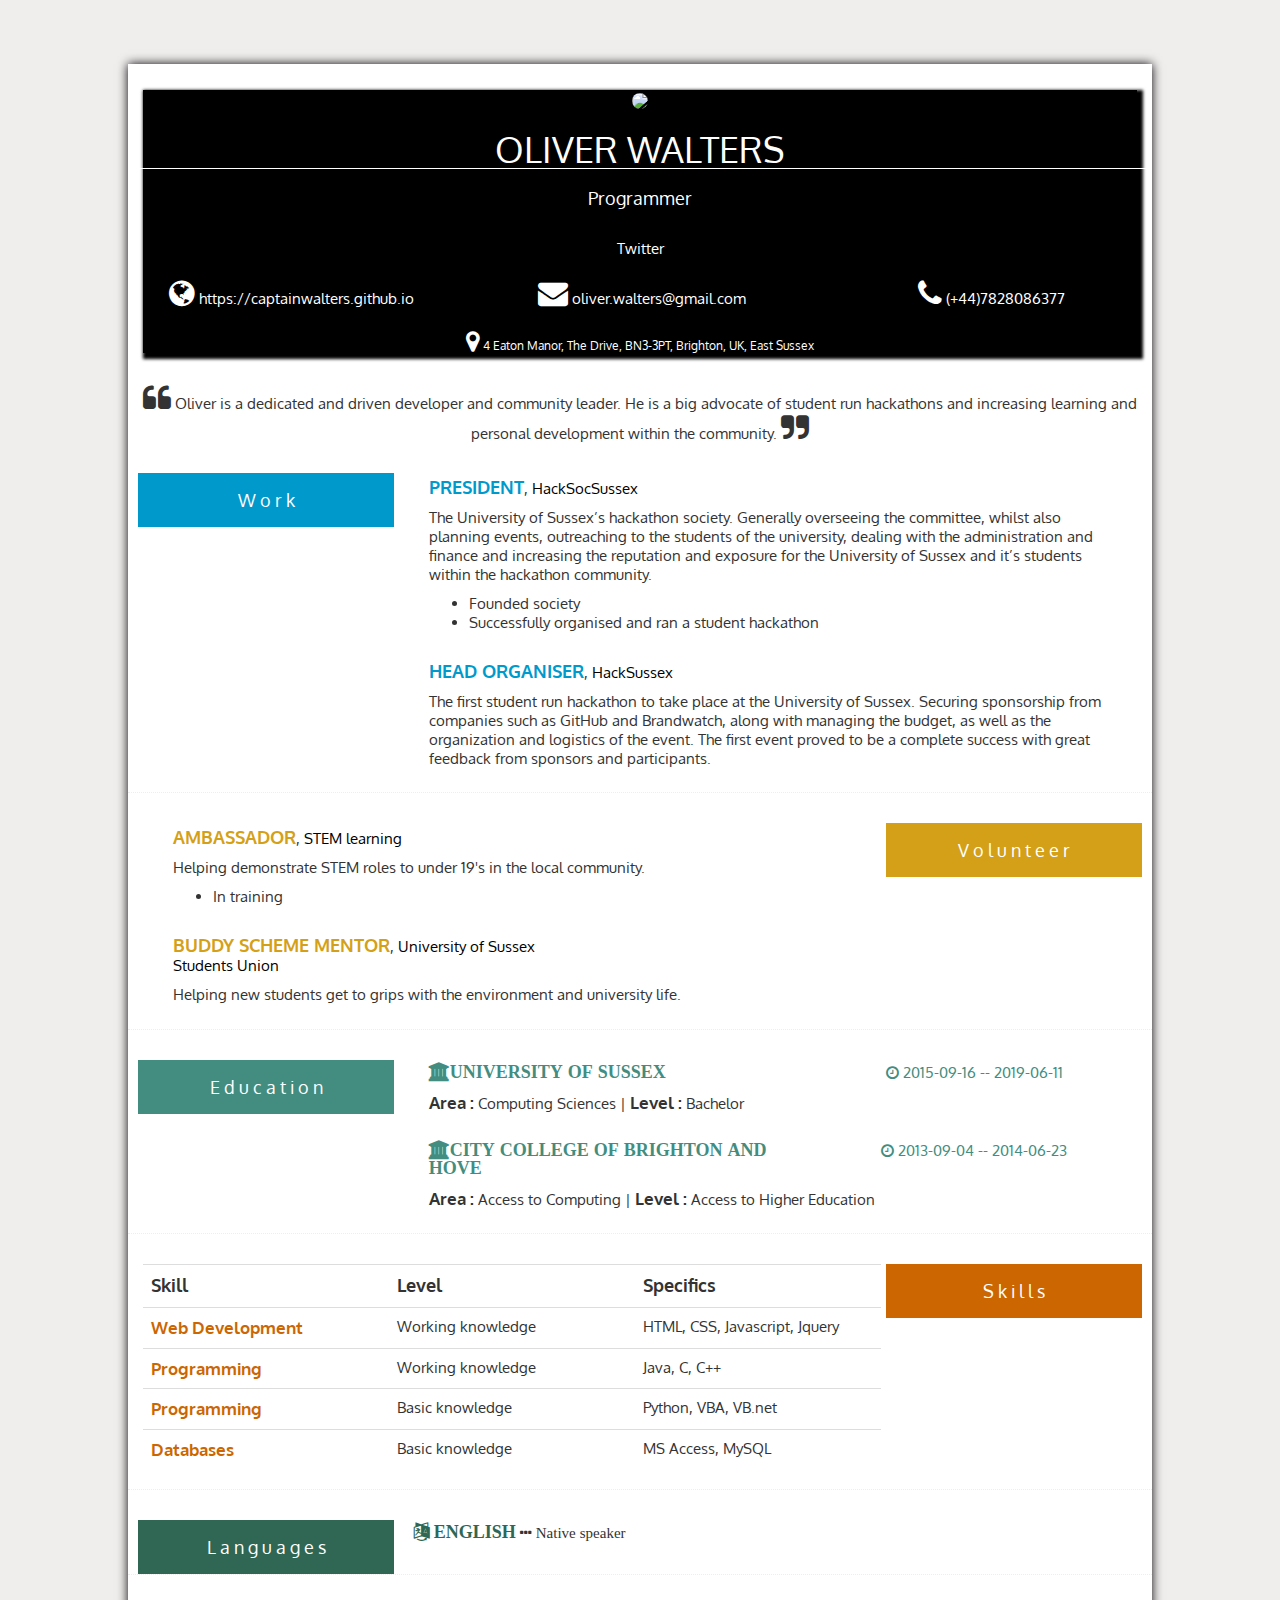
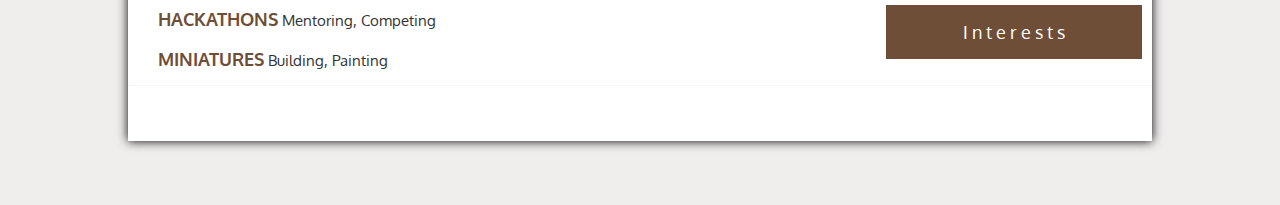
==== index.html @ 95228633 "tweaks" ====
<!doctype html>
<html>
<head>
<meta charset="utf-8">
<meta name="viewport" content="width=device-width, user-scalable=no, minimal-ui">
<title>Oliver Walters</title>
<link href="http://maxcdn.bootstrapcdn.com/font-awesome/4.2.0/css/font-awesome.min.css" rel="stylesheet">
<link href='http://fonts.googleapis.com/css?family=Oxygen:700,400,300' rel='stylesheet' type='text/css'>
<link rel="stylesheet" media="screen" href="https://maxcdn.bootstrapcdn.com/bootstrap/3.2.0/css/bootstrap.min.css">
<style media="screen">body{font:15px Oxygen,Arial,Helvetica,sans-serif;background-color:#F0EDED;}section{margin-bottom:2em;}img{border-radius:100px;}a{text-decoration:none;color:#000;}a:hover{text-transform:underline;color:#000;}.bold{font-size:1.1em;font-weight:bold;}#resume{background-color:#FFF;margin-left:10%;margin-right:10%;margin-top:5%;margin-bottom:5%;padding-top:2%;padding-bottom:2%;box-shadow:0px 0px 10px #000;-webkit-box-shadow:0px 0px 10px #000;-moz-box-shadow:0px 0px 10px #000;}#header{background-color:#000;color:#fff;text-align:center;box-shadow:3px 3px 3px 3px black;width:100%;left:0;}#header a{color:#fff;}#header ul li{list-style-type:none;display:inline-block;margin-left:0;}.contact{margin-top:2%;margin-left:-5%;}.location{margin-top:2%;font-size:0.8em;}#basics .summary{text-align:center;}.media{margin-top:2%;}.media-item{display:inline-block;}#work,#volunteer,#education,#awards,#publications,#skills,#languages,#interests{border-bottom:1px dotted #eee;}#work .section-info{font-size:1.2em;color:#FFF;background-color:#0099CC;border-radius:0;left:1%;right:1%;text-align:center;line-height:3em;}#volunteer .section-info{font-size:1.2em;color:#FFF;background-color:#D4A017;border-radius:0;right:1%;text-align:center;line-height:3em;}#education .section-info{font-size:1.2em;color:#FFF;background-color:#438D80;border-radius:0;left:1%;right:1%;text-align:center;line-height:3em;}#awards .section-info{font-size:1.2em;color:#FFF;background-color:#954535;border-radius:0;right:1%;text-align:center;line-height:3em;}#publications .section-info{font-size:1.2em;color:#FFF;background-color:#B2C248;border-radius:0;left:1%;right:1%;text-align:center;line-height:3em;}#skills .section-info{font-size:1.2em;color:#FFF;background-color:#CC6600;border-radius:0;right:1%;text-align:center;line-height:3em;}#languages .section-info{font-size:1.2em;color:#FFF;background-color:#306754;border-radius:0;left:1%;right:1%;text-align:center;line-height:3em;}#interests .section-info{font-size:1.2em;color:#FFF;background-color:#6F4E37;border-radius:0;right:1%;text-align:center;line-height:3em;}#references .section-info{font-size:1.2em;color:#FFF;background-color:#85BB65;border-radius:0;left:1%;right:1%;text-align:center;line-height:3em;}#work .work-item,#volunteer .volunteer-item,#education .education-item,#awards .award-item,#publications .pub-item,#languages .lang-item,#interests .interest-item,#references .ref-item{padding-left:2%;padding-bottom:2%;padding-top:0.2em;}#work .work-item:hover,#volunteer .volunteer-item:hover,#education .education-item:hover,#awards .award-item:hover,#publications .pub-item:hover,#languages .lang-item:hover,#interests .interest-item:hover,#references .ref-item:hover{background-color:#EEE;}#work .work-position,#volunteer .volunteer-position,#education .education-institution,#awards .award-title,#publications .pub-name,#languages .lang-name,#interests .interest-name{text-transform:uppercase;font-size:1.2em;font-weight:bold;}#work .work-position,#work .duration{color:#0099CC}#volunteer .volunteer-position,#volunteer .duration{color:#D4A017;}#education .education-institution,#education .duration{color:#438D80;}#awards .award-title,#awards .award-date{color:#954535;}#publications .pub-name,#publications .pub-date{color:#B2C248;}#languages .lang-name{color:#306754;}#interests .interest-name{color:#6F4E37;}#references .ref-text{word-wrap:break-word;}#references .ref-by{text-align:right;}#work .duration,#volunteer .duration,#education .duration,#awards .award-date,#publications .pub-date,#languages .lang-fluency,#interests .interest-keyword{font-size:1em;text-align:center;}#skills .skills-header th{font-size:1.2em;width:33%;}#skills .skills-rows td{width:33%;}#skills .skills-rows td:first-child{color:#CC6600;}.name{text-transform:uppercase;border-bottom:1px solid white;}.item{margin-bottom:1em;}.small-header{display:none;}@media all and (max-width: 768px) {#work .section-info,#volunteer .section-info,#education .section-info,#awards .section-info,#publications .section-info,#skills .section-info,#languages .section-info,#interests .section-info,#references .section-info{font-size:1.1em;right:0;left:0;}.small-header{display:block;}.big-header{display:none;}#work,#volunteer,#education,#awards,#publications,#languages,#skills,#interests,#references{font-size:0.7em;}.name{font-size:2em;}.media{font-size:0.8em;}#header .contact ul li{display:block;margin-right:10%;}}@media all and (min-width: 769px) and (max-width: 1093px) {#work .section-info,#volunteer .section-info,#education .section-info,#awards .section-info,#publications .section-info,#skills .section-info,#languages .section-info,#interests .section-info,#references .section-info{font-size:0.9em;}}</style>
<style media="print">body{font:15px Oxygen,Arial,Helvetica,sans-serif;}section{margin-bottom:2em;}img{border-radius:100px;}a{text-decoration:none;color:#000;}a:hover{text-transform:underline;color:#000;}.bold{font-size:1.1em;font-weight:bold;}#header{background-color:#000;color:#fff;text-align:center;box-shadow:3px 3px 3px 3px black;width:100%;left:0;}#header a{color:#fff;}#header ul li{list-style-type:none;display:inline-block;margin-left:0;}.contact{margin-top:2%;margin-left:-5%;}.location{margin-top:2%;font-size:0.8em;}#basics .summary{text-align:center;}.media{margin-top:2%;}.media-item{display:inline-block;}#work,#volunteer,#education,#awards,#publications,#skills,#languages,#interests{border-bottom:1px dotted #eee;}#work .section-info{font-size:2em;color:#FFF;background-color:#0099CC;border-radius:0;left:1%;right:1%;text-align:center;line-height:1em;}#volunteer .section-info{font-size:2em;color:#FFF;background-color:#D4A017;border-radius:0;right:1%;text-align:center;line-height:1em;}#education .section-info{font-size:2em;color:#FFF;background-color:#438D80;border-radius:0;left:1%;right:1%;text-align:center;line-height:1em;}#awards .section-info{font-size:2em;color:#FFF;background-color:#954535;border-radius:0;right:1%;text-align:center;line-height:1em;}#publications .section-info{font-size:2em;color:#FFF;background-color:#B2C248;border-radius:0;left:1%;right:1%;text-align:center;line-height:1em;}#skills .section-info{font-size:2em;color:#FFF;background-color:#CC6600;border-radius:0;right:1%;text-align:center;line-height:1em;}#languages .section-info{font-size:2em;color:#FFF;background-color:#306754;border-radius:0;left:1%;right:1%;text-align:center;line-height:1em;}#interests .section-info{font-size:2em;color:#FFF;background-color:#6F4E37;border-radius:0;right:1%;text-align:center;line-height:1em;}#references .section-info{font-size:2em;color:#FFF;background-color:#85BB65;border-radius:0;left:1%;right:1%;text-align:center;line-height:1em;}#work .work-item,#volunteer .volunteer-item,#education .education-item,#awards .award-item,#publications .pub-item,#languages .lang-item,#interests .interest-item,#references .ref-item{padding-left:2%;padding-bottom:2%;padding-top:0.2em;}#work .work-item:hover,#volunteer .volunteer-item:hover,#education .education-item:hover,#awards .award-item:hover,#publications .pub-item:hover,#languages .lang-item:hover,#interests .interest-item:hover,#references .ref-item:hover{background-color:#EEE;}#work .work-position,#volunteer .volunteer-position,#education .education-institution,#awards .award-title,#publications .pub-name,#languages .lang-name,#interests .interest-name{text-transform:uppercase;font-size:1.2em;font-weight:bold;}#work .work-position,#work .duration{color:#0099CC}#volunteer .volunteer-position,#volunteer .duration{color:#D4A017;}#education .education-institution,#education .duration{color:#438D80;}#awards .award-title,#awards .award-date{color:#954535;}#publications .pub-name,#publications .pub-date{color:#B2C248;}#languages .lang-name{color:#306754;}#interests .interest-name{color:#6F4E37;}#references .ref-text{word-wrap:break-word;}#references .ref-by{text-align:right;}#work .duration,#volunteer .duration,#education .duration,#awards .award-date,#publications .pub-date,#languages .lang-fluency,#interests .interest-keyword{font-size:1em;text-align:center;}#skills .skills-header th{font-size:1.2em;width:33%;}#skills .skills-rows td{width:33%;}#skills .skills-rows td:first-child{color:#CC6600;}.name{text-transform:uppercase;border-bottom:1px solid white;}.item{margin-bottom:1em;}.small-header{display:block;}.big-header{display:none;}</style>
</head>
<body>
<div id="resume" class="container-fluid">
<section id="header">
<div class="row">
<img style="width:200px; height: auto;" src="gitme.jpg"></img>
</div>
<div class="row">
<h1 class="name col-sm-12">Oliver Walters</h1>
<h4 class="designation col-sm-12">Programmer</h4>
</div>
<div class="row media">
<div id="profiles">
<div class="media-item">
<a href="https://twitter.com/captainwalters">Twitter</a>
</div>
</div>
<div class="row contact">
<ul>
<li class="col-sm-4">
<span class="fa fa-globe fa-2x"></span> <a href="https://captainwalters.github.io">https://captainwalters.github.io</a>
</li>
<li class="col-sm-4">
<span class="fa fa-envelope fa-2x"></span> <a class="__cf_email__" href="/cdn-cgi/l/email-protection" data-cfemail="87e8ebeef1e2f5a9f0e6ebf3e2f5f4c7e0eae6eeeba9e4e8ea">[email&#160;protected]</a><script data-cfhash='f9e31' type="text/javascript">/* <![CDATA[ */!function(t,e,r,n,c,a,p){try{t=document.currentScript||function(){for(t=document.getElementsByTagName('script'),e=t.length;e--;)if(t[e].getAttribute('data-cfhash'))return t[e]}();if(t&&(c=t.previousSibling)){p=t.parentNode;if(a=c.getAttribute('data-cfemail')){for(e='',r='0x'+a.substr(0,2)|0,n=2;a.length-n;n+=2)e+='%'+('0'+('0x'+a.substr(n,2)^r).toString(16)).slice(-2);p.replaceChild(document.createTextNode(decodeURIComponent(e)),c)}p.removeChild(t)}}catch(u){}}()/* ]]> */</script>
</li>
<li class="col-sm-4">
<span class="fa fa-phone fa-2x"></span> (+44)7828086377
</li>
</ul>
</div>
<div class="row location">
<div class="col-sm-12">
<span class="fa fa-map-marker fa-2x"></span>
<span>
4 Eaton Manor, The Drive,
BN3-3PT,
Brighton,
UK,
East Sussex
</span>
</div>
</div>
</section>
<section id="basics">
<div class="row summary">
<span class="fa fa-quote-left fa-2x"></span>
<span>Oliver is a dedicated and driven developer and community leader. He is a big advocate of student run hackathons and increasing learning and personal development within the community.</span>
<span class="fa fa-quote-right fa-2x"></span>
</div>
</section>
<section id="work" class="row">
<div class="col-sm-3 section-info">
W o r k
</div>
<div class="col-sm-9">
<div class="col-sm-12 work-item">
<p class="col-sm-7">
<span class="work-position">President</span>,
<a href="https://www.hacksocsussex.co.uk">HackSocSussex</a>
</p>
<div class="col-sm-12 work-summary">
<p>
The University of Sussex’s hackathon society. Generally overseeing the committee, whilst also planning events, outreaching to the students of the university, dealing with the administration and finance and increasing the reputation and exposure for the University of Sussex and it’s students within the hackathon community.
</p>
</div>
<div class="col-sm-12 work-highlights">
<ul>
<li>Founded society</li>
<li>Successfully organised and ran a student hackathon</li>
</ul>
</div>
</div>
<div class="col-sm-12 work-item">
<p class="col-sm-7">
<span class="work-position">Head Organiser</span>,
<a href="https://www.hacksussex.org">HackSussex</a>
</p>
<div class="col-sm-12 work-summary">
<p>
The first student run hackathon to take place at the University of Sussex. Securing sponsorship from companies such as GitHub and Brandwatch, along with managing the budget, as well as the organization and logistics of the event. The first event proved to be a complete success with great feedback from sponsors and participants.
</p>
</div>
</div>
</div>
</section>
<section id="volunteer" class="row">
<div class="col-sm-3 section-info small-header">
V o l u n t e e r
</div>
<div class="col-sm-9">
<div class="col-sm-12 volunteer-item">
<p class="col-sm-7">
<span class="volunteer-position">Ambassador</span>,
<a href="https://www.stem.org.uk/">STEM learning</a>
</p>
<div class="col-sm-12 volunteer-summary">
<p>
Helping demonstrate STEM roles to under 19&#x27;s in the local community.
</p>
</div>
<div class="col-sm-12 volunteer-highlights">
<ul>
<li>In training</li>
</ul>
</div>
</div>
<div class="col-sm-12 volunteer-item">
<p class="col-sm-7">
<span class="volunteer-position">Buddy Scheme Mentor</span>,
<a href="http://www.buddyscheme.com/">University of Sussex Students Union</a>
</p>
<div class="col-sm-12 volunteer-summary">
<p>
Helping new students get to grips with the environment and university life.
</p>
</div>
</div>
</div>
<div class="col-sm-3 section-info big-header">
V o l u n t e e r
</div>
</section>
<section id="education" class="row">
<div class="col-sm-3 section-info">
E d u c a t i o n
</div>
<div class="col-sm-9">
<div class="col-sm-12 education-item">
<p class="col-sm-7">
<span class="education-institution fa fa-university">University of Sussex</span>
</p>
<p class="col-sm-5 duration">
<span class="fa fa-clock-o"></span>
2015-09-16 -- 2019-06-11
</p>
<div class="col-sm-12 education-subject">
<p>
<span class="bold">Area :</span> Computing Sciences
| <span class="bold">Level :</span> Bachelor
</p>
</div>
</div>
<div class="col-sm-12 education-item">
<p class="col-sm-7">
<span class="education-institution fa fa-university">City College of Brighton and Hove</span>
</p>
<p class="col-sm-5 duration">
<span class="fa fa-clock-o"></span>
2013-09-04 -- 2014-06-23
</p>
<div class="col-sm-12 education-subject">
<p>
<span class="bold">Area :</span> Access to Computing
| <span class="bold">Level :</span> Access to Higher Education
</p>
</div>
</div>
</div>
</section>
<section id="skills" class="row">
<div class="col-sm-3 section-info small-header">
S k i l l s
</div>
<div class="col-sm-9">
<table class="table table-hover">
<tr class="skills-header">
<th>Skill</th>
<th>Level</th>
<th>Specifics</th>
</tr>
<tr class="skills-rows">
<td class="bold">Web Development</td>
<td>Working knowledge</td>
<td>
HTML,
CSS,
Javascript,
Jquery
</td>
</tr>
<tr class="skills-rows">
<td class="bold">Programming</td>
<td>Working knowledge</td>
<td>
Java,
C,
C++
</td>
</tr>
<tr class="skills-rows">
<td class="bold">Programming</td>
<td>Basic knowledge</td>
<td>
Python,
VBA,
VB.net
</td>
</tr>
<tr class="skills-rows">
<td class="bold">Databases</td>
<td>Basic knowledge</td>
<td>
MS Access,
MySQL
</td>
</tr>
</table>
</div>
<div class="col-sm-3 section-info big-header">
S k i l l s
</div>
</section>
<section id="languages" class="row">
<div class="col-sm-3 section-info">
L a n g u a g e s
</div>
<div class="col-sm-9">
<div class="col-sm-12 lang-item">
<span class="lang-name fa fa-language"> English</span>
<span class="lang-fluency fa fa-ellipsis-h"> Native speaker</span>
</div>
</div>
</section>
<section id="interests" class="row">
<div class="col-sm-3 section-info small-header">
I n t e r e s t s
</div>
<div class="col-sm-9">
<div class="interest-item">
<span class="interest-name">Hackathons</span>
<span class="interest-keyword">
Mentoring,
</span>
<span class="interest-keyword">
Competing
</span>
</div>
<div class="interest-item">
<span class="interest-name">Miniatures</span>
<span class="interest-keyword">
Building,
</span>
<span class="interest-keyword">
Painting
</span>
</div>
</div>
<div class="col-sm-3 section-info big-header">
I n t e r e s t s
</div>
</section>
</div>
<script src="https://ajax.googleapis.com/ajax/libs/jquery/1.11.0/jquery.min.js"></script>
</body>
</html>
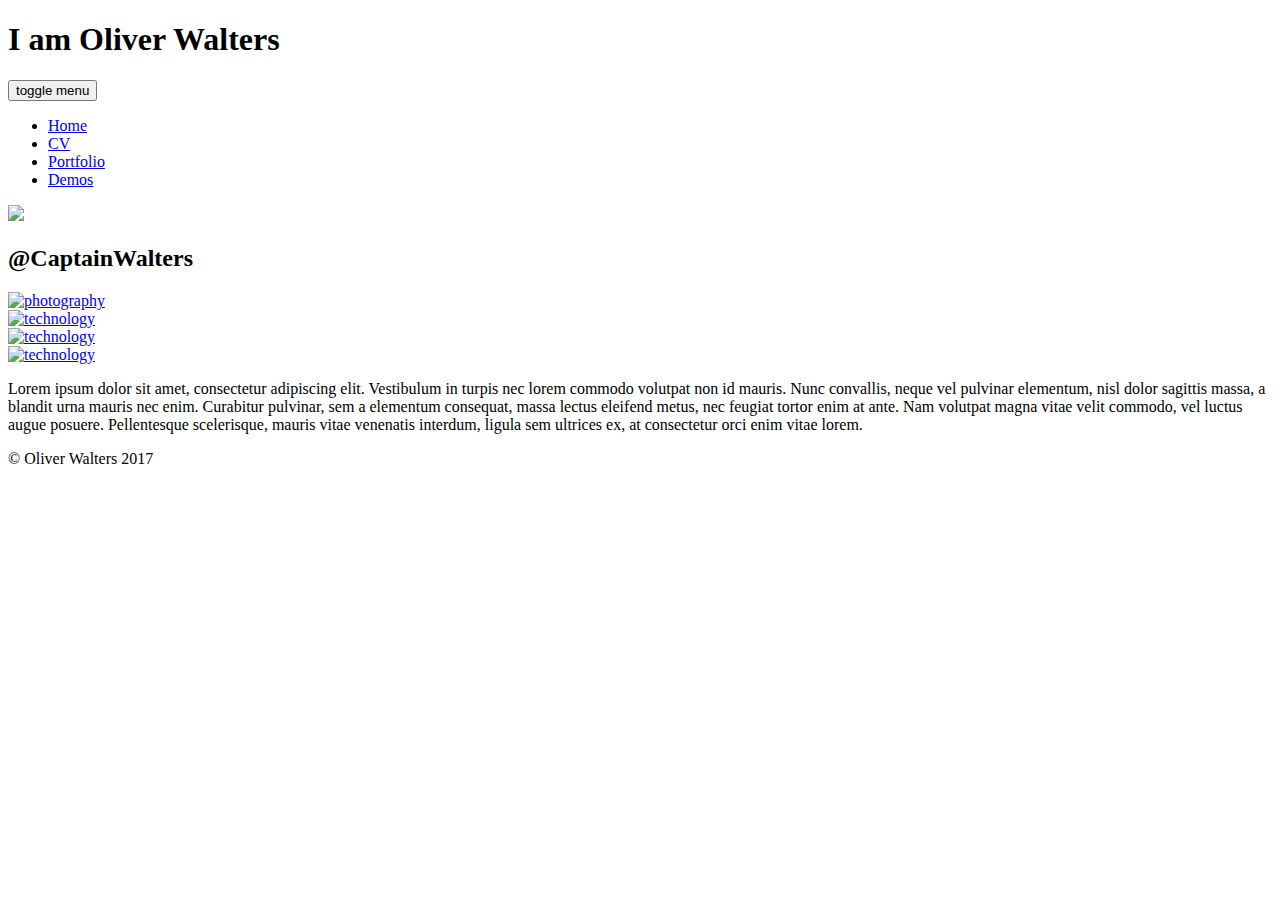
==== commit 98a68809: "Fuck you html" ====
--- a/index.html
+++ b/index.html
@@ -1,266 +1,62 @@
-<!doctype html>
+<!DOCTYPE html>
 <html>
+
 <head>
-<meta charset="utf-8">
-<meta name="viewport" content="width=device-width, user-scalable=no, minimal-ui">
-<title>Oliver Walters</title>
-<link href="http://maxcdn.bootstrapcdn.com/font-awesome/4.2.0/css/font-awesome.min.css" rel="stylesheet">
-<link href='http://fonts.googleapis.com/css?family=Oxygen:700,400,300' rel='stylesheet' type='text/css'>
-<link rel="stylesheet" media="screen" href="https://maxcdn.bootstrapcdn.com/bootstrap/3.2.0/css/bootstrap.min.css">
-<style media="screen">body{font:15px Oxygen,Arial,Helvetica,sans-serif;background-color:#F0EDED;}section{margin-bottom:2em;}img{border-radius:100px;}a{text-decoration:none;color:#000;}a:hover{text-transform:underline;color:#000;}.bold{font-size:1.1em;font-weight:bold;}#resume{background-color:#FFF;margin-left:10%;margin-right:10%;margin-top:5%;margin-bottom:5%;padding-top:2%;padding-bottom:2%;box-shadow:0px 0px 10px #000;-webkit-box-shadow:0px 0px 10px #000;-moz-box-shadow:0px 0px 10px #000;}#header{background-color:#000;color:#fff;text-align:center;box-shadow:3px 3px 3px 3px black;width:100%;left:0;}#header a{color:#fff;}#header ul li{list-style-type:none;display:inline-block;margin-left:0;}.contact{margin-top:2%;margin-left:-5%;}.location{margin-top:2%;font-size:0.8em;}#basics .summary{text-align:center;}.media{margin-top:2%;}.media-item{display:inline-block;}#work,#volunteer,#education,#awards,#publications,#skills,#languages,#interests{border-bottom:1px dotted #eee;}#work .section-info{font-size:1.2em;color:#FFF;background-color:#0099CC;border-radius:0;left:1%;right:1%;text-align:center;line-height:3em;}#volunteer .section-info{font-size:1.2em;color:#FFF;background-color:#D4A017;border-radius:0;right:1%;text-align:center;line-height:3em;}#education .section-info{font-size:1.2em;color:#FFF;background-color:#438D80;border-radius:0;left:1%;right:1%;text-align:center;line-height:3em;}#awards .section-info{font-size:1.2em;color:#FFF;background-color:#954535;border-radius:0;right:1%;text-align:center;line-height:3em;}#publications .section-info{font-size:1.2em;color:#FFF;background-color:#B2C248;border-radius:0;left:1%;right:1%;text-align:center;line-height:3em;}#skills .section-info{font-size:1.2em;color:#FFF;background-color:#CC6600;border-radius:0;right:1%;text-align:center;line-height:3em;}#languages .section-info{font-size:1.2em;color:#FFF;background-color:#306754;border-radius:0;left:1%;right:1%;text-align:center;line-height:3em;}#interests .section-info{font-size:1.2em;color:#FFF;background-color:#6F4E37;border-radius:0;right:1%;text-align:center;line-height:3em;}#references .section-info{font-size:1.2em;color:#FFF;background-color:#85BB65;border-radius:0;left:1%;right:1%;text-align:center;line-height:3em;}#work .work-item,#volunteer .volunteer-item,#education .education-item,#awards .award-item,#publications .pub-item,#languages .lang-item,#interests .interest-item,#references .ref-item{padding-left:2%;padding-bottom:2%;padding-top:0.2em;}#work .work-item:hover,#volunteer .volunteer-item:hover,#education .education-item:hover,#awards .award-item:hover,#publications .pub-item:hover,#languages .lang-item:hover,#interests .interest-item:hover,#references .ref-item:hover{background-color:#EEE;}#work .work-position,#volunteer .volunteer-position,#education .education-institution,#awards .award-title,#publications .pub-name,#languages .lang-name,#interests .interest-name{text-transform:uppercase;font-size:1.2em;font-weight:bold;}#work .work-position,#work .duration{color:#0099CC}#volunteer .volunteer-position,#volunteer .duration{color:#D4A017;}#education .education-institution,#education .duration{color:#438D80;}#awards .award-title,#awards .award-date{color:#954535;}#publications .pub-name,#publications .pub-date{color:#B2C248;}#languages .lang-name{color:#306754;}#interests .interest-name{color:#6F4E37;}#references .ref-text{word-wrap:break-word;}#references .ref-by{text-align:right;}#work .duration,#volunteer .duration,#education .duration,#awards .award-date,#publications .pub-date,#languages .lang-fluency,#interests .interest-keyword{font-size:1em;text-align:center;}#skills .skills-header th{font-size:1.2em;width:33%;}#skills .skills-rows td{width:33%;}#skills .skills-rows td:first-child{color:#CC6600;}.name{text-transform:uppercase;border-bottom:1px solid white;}.item{margin-bottom:1em;}.small-header{display:none;}@media all and (max-width: 768px) {#work .section-info,#volunteer .section-info,#education .section-info,#awards .section-info,#publications .section-info,#skills .section-info,#languages .section-info,#interests .section-info,#references .section-info{font-size:1.1em;right:0;left:0;}.small-header{display:block;}.big-header{display:none;}#work,#volunteer,#education,#awards,#publications,#languages,#skills,#interests,#references{font-size:0.7em;}.name{font-size:2em;}.media{font-size:0.8em;}#header .contact ul li{display:block;margin-right:10%;}}@media all and (min-width: 769px) and (max-width: 1093px) {#work .section-info,#volunteer .section-info,#education .section-info,#awards .section-info,#publications .section-info,#skills .section-info,#languages .section-info,#interests .section-info,#references .section-info{font-size:0.9em;}}</style>
-<style media="print">body{font:15px Oxygen,Arial,Helvetica,sans-serif;}section{margin-bottom:2em;}img{border-radius:100px;}a{text-decoration:none;color:#000;}a:hover{text-transform:underline;color:#000;}.bold{font-size:1.1em;font-weight:bold;}#header{background-color:#000;color:#fff;text-align:center;box-shadow:3px 3px 3px 3px black;width:100%;left:0;}#header a{color:#fff;}#header ul li{list-style-type:none;display:inline-block;margin-left:0;}.contact{margin-top:2%;margin-left:-5%;}.location{margin-top:2%;font-size:0.8em;}#basics .summary{text-align:center;}.media{margin-top:2%;}.media-item{display:inline-block;}#work,#volunteer,#education,#awards,#publications,#skills,#languages,#interests{border-bottom:1px dotted #eee;}#work .section-info{font-size:2em;color:#FFF;background-color:#0099CC;border-radius:0;left:1%;right:1%;text-align:center;line-height:1em;}#volunteer .section-info{font-size:2em;color:#FFF;background-color:#D4A017;border-radius:0;right:1%;text-align:center;line-height:1em;}#education .section-info{font-size:2em;color:#FFF;background-color:#438D80;border-radius:0;left:1%;right:1%;text-align:center;line-height:1em;}#awards .section-info{font-size:2em;color:#FFF;background-color:#954535;border-radius:0;right:1%;text-align:center;line-height:1em;}#publications .section-info{font-size:2em;color:#FFF;background-color:#B2C248;border-radius:0;left:1%;right:1%;text-align:center;line-height:1em;}#skills .section-info{font-size:2em;color:#FFF;background-color:#CC6600;border-radius:0;right:1%;text-align:center;line-height:1em;}#languages .section-info{font-size:2em;color:#FFF;background-color:#306754;border-radius:0;left:1%;right:1%;text-align:center;line-height:1em;}#interests .section-info{font-size:2em;color:#FFF;background-color:#6F4E37;border-radius:0;right:1%;text-align:center;line-height:1em;}#references .section-info{font-size:2em;color:#FFF;background-color:#85BB65;border-radius:0;left:1%;right:1%;text-align:center;line-height:1em;}#work .work-item,#volunteer .volunteer-item,#education .education-item,#awards .award-item,#publications .pub-item,#languages .lang-item,#interests .interest-item,#references .ref-item{padding-left:2%;padding-bottom:2%;padding-top:0.2em;}#work .work-item:hover,#volunteer .volunteer-item:hover,#education .education-item:hover,#awards .award-item:hover,#publications .pub-item:hover,#languages .lang-item:hover,#interests .interest-item:hover,#references .ref-item:hover{background-color:#EEE;}#work .work-position,#volunteer .volunteer-position,#education .education-institution,#awards .award-title,#publications .pub-name,#languages .lang-name,#interests .interest-name{text-transform:uppercase;font-size:1.2em;font-weight:bold;}#work .work-position,#work .duration{color:#0099CC}#volunteer .volunteer-position,#volunteer .duration{color:#D4A017;}#education .education-institution,#education .duration{color:#438D80;}#awards .award-title,#awards .award-date{color:#954535;}#publications .pub-name,#publications .pub-date{color:#B2C248;}#languages .lang-name{color:#306754;}#interests .interest-name{color:#6F4E37;}#references .ref-text{word-wrap:break-word;}#references .ref-by{text-align:right;}#work .duration,#volunteer .duration,#education .duration,#awards .award-date,#publications .pub-date,#languages .lang-fluency,#interests .interest-keyword{font-size:1em;text-align:center;}#skills .skills-header th{font-size:1.2em;width:33%;}#skills .skills-rows td{width:33%;}#skills .skills-rows td:first-child{color:#CC6600;}.name{text-transform:uppercase;border-bottom:1px solid white;}.item{margin-bottom:1em;}.small-header{display:block;}.big-header{display:none;}</style>
+	<title>Software Captineer</title>
+	<link rel="stylesheet" type="text/css" href="css/main.css"/>
+	<script type="text/javascript" src="script.js"></script>
 </head>
+
 <body>
-<div id="resume" class="container-fluid">
-<section id="header">
-<div class="row">
-<img style="width:200px; height: auto;" src="gitme.jpg"></img>
-</div>
-<div class="row">
-<h1 class="name col-sm-12">Oliver Walters</h1>
-<h4 class="designation col-sm-12">Programmer</h4>
-</div>
-<div class="row media">
-<div id="profiles">
-<div class="media-item">
-<a href="https://twitter.com/captainwalters">Twitter</a>
-</div>
-</div>
-<div class="row contact">
-<ul>
-<li class="col-sm-4">
-<span class="fa fa-globe fa-2x"></span> <a href="https://captainwalters.github.io">https://captainwalters.github.io</a>
-</li>
-<li class="col-sm-4">
-<span class="fa fa-envelope fa-2x"></span> <a class="__cf_email__" href="/cdn-cgi/l/email-protection" data-cfemail="87e8ebeef1e2f5a9f0e6ebf3e2f5f4c7e0eae6eeeba9e4e8ea">[email&#160;protected]</a><script data-cfhash='f9e31' type="text/javascript">/* <![CDATA[ */!function(t,e,r,n,c,a,p){try{t=document.currentScript||function(){for(t=document.getElementsByTagName('script'),e=t.length;e--;)if(t[e].getAttribute('data-cfhash'))return t[e]}();if(t&&(c=t.previousSibling)){p=t.parentNode;if(a=c.getAttribute('data-cfemail')){for(e='',r='0x'+a.substr(0,2)|0,n=2;a.length-n;n+=2)e+='%'+('0'+('0x'+a.substr(n,2)^r).toString(16)).slice(-2);p.replaceChild(document.createTextNode(decodeURIComponent(e)),c)}p.removeChild(t)}}catch(u){}}()/* ]]> */</script>
-</li>
-<li class="col-sm-4">
-<span class="fa fa-phone fa-2x"></span> (+44)7828086377
-</li>
-</ul>
-</div>
-<div class="row location">
-<div class="col-sm-12">
-<span class="fa fa-map-marker fa-2x"></span>
-<span>
-4 Eaton Manor, The Drive,
-BN3-3PT,
-Brighton,
-UK,
-East Sussex
-</span>
-</div>
-</div>
-</section>
-<section id="basics">
-<div class="row summary">
-<span class="fa fa-quote-left fa-2x"></span>
-<span>Oliver is a dedicated and driven developer and community leader. He is a big advocate of student run hackathons and increasing learning and personal development within the community.</span>
-<span class="fa fa-quote-right fa-2x"></span>
-</div>
-</section>
-<section id="work" class="row">
-<div class="col-sm-3 section-info">
-W o r k
-</div>
-<div class="col-sm-9">
-<div class="col-sm-12 work-item">
-<p class="col-sm-7">
-<span class="work-position">President</span>,
-<a href="https://www.hacksocsussex.co.uk">HackSocSussex</a>
-</p>
-<div class="col-sm-12 work-summary">
-<p>
-The University of Sussex’s hackathon society. Generally overseeing the committee, whilst also planning events, outreaching to the students of the university, dealing with the administration and finance and increasing the reputation and exposure for the University of Sussex and it’s students within the hackathon community.
-</p>
-</div>
-<div class="col-sm-12 work-highlights">
-<ul>
-<li>Founded society</li>
-<li>Successfully organised and ran a student hackathon</li>
-</ul>
-</div>
-</div>
-<div class="col-sm-12 work-item">
-<p class="col-sm-7">
-<span class="work-position">Head Organiser</span>,
-<a href="https://www.hacksussex.org">HackSussex</a>
-</p>
-<div class="col-sm-12 work-summary">
-<p>
-The first student run hackathon to take place at the University of Sussex. Securing sponsorship from companies such as GitHub and Brandwatch, along with managing the budget, as well as the organization and logistics of the event. The first event proved to be a complete success with great feedback from sponsors and participants.
-</p>
-</div>
-</div>
-</div>
-</section>
-<section id="volunteer" class="row">
-<div class="col-sm-3 section-info small-header">
-V o l u n t e e r
-</div>
-<div class="col-sm-9">
-<div class="col-sm-12 volunteer-item">
-<p class="col-sm-7">
-<span class="volunteer-position">Ambassador</span>,
-<a href="https://www.stem.org.uk/">STEM learning</a>
-</p>
-<div class="col-sm-12 volunteer-summary">
-<p>
-Helping demonstrate STEM roles to under 19&#x27;s in the local community.
-</p>
-</div>
-<div class="col-sm-12 volunteer-highlights">
-<ul>
-<li>In training</li>
-</ul>
-</div>
-</div>
-<div class="col-sm-12 volunteer-item">
-<p class="col-sm-7">
-<span class="volunteer-position">Buddy Scheme Mentor</span>,
-<a href="http://www.buddyscheme.com/">University of Sussex Students Union</a>
-</p>
-<div class="col-sm-12 volunteer-summary">
-<p>
-Helping new students get to grips with the environment and university life.
-</p>
-</div>
-</div>
-</div>
-<div class="col-sm-3 section-info big-header">
-V o l u n t e e r
-</div>
-</section>
-<section id="education" class="row">
-<div class="col-sm-3 section-info">
-E d u c a t i o n
-</div>
-<div class="col-sm-9">
-<div class="col-sm-12 education-item">
-<p class="col-sm-7">
-<span class="education-institution fa fa-university">University of Sussex</span>
-</p>
-<p class="col-sm-5 duration">
-<span class="fa fa-clock-o"></span>
-2015-09-16 -- 2019-06-11
-</p>
-<div class="col-sm-12 education-subject">
-<p>
-<span class="bold">Area :</span> Computing Sciences
-| <span class="bold">Level :</span> Bachelor
-</p>
-</div>
-</div>
-<div class="col-sm-12 education-item">
-<p class="col-sm-7">
-<span class="education-institution fa fa-university">City College of Brighton and Hove</span>
-</p>
-<p class="col-sm-5 duration">
-<span class="fa fa-clock-o"></span>
-2013-09-04 -- 2014-06-23
-</p>
-<div class="col-sm-12 education-subject">
-<p>
-<span class="bold">Area :</span> Access to Computing
-| <span class="bold">Level :</span> Access to Higher Education
-</p>
-</div>
-</div>
-</div>
-</section>
-<section id="skills" class="row">
-<div class="col-sm-3 section-info small-header">
-S k i l l s
-</div>
-<div class="col-sm-9">
-<table class="table table-hover">
-<tr class="skills-header">
-<th>Skill</th>
-<th>Level</th>
-<th>Specifics</th>
-</tr>
-<tr class="skills-rows">
-<td class="bold">Web Development</td>
-<td>Working knowledge</td>
-<td>
-HTML,
-CSS,
-Javascript,
-Jquery
-</td>
-</tr>
-<tr class="skills-rows">
-<td class="bold">Programming</td>
-<td>Working knowledge</td>
-<td>
-Java,
-C,
-C++
-</td>
-</tr>
-<tr class="skills-rows">
-<td class="bold">Programming</td>
-<td>Basic knowledge</td>
-<td>
-Python,
-VBA,
-VB.net
-</td>
-</tr>
-<tr class="skills-rows">
-<td class="bold">Databases</td>
-<td>Basic knowledge</td>
-<td>
-MS Access,
-MySQL
-</td>
-</tr>
-</table>
-</div>
-<div class="col-sm-3 section-info big-header">
-S k i l l s
-</div>
-</section>
-<section id="languages" class="row">
-<div class="col-sm-3 section-info">
-L a n g u a g e s
-</div>
-<div class="col-sm-9">
-<div class="col-sm-12 lang-item">
-<span class="lang-name fa fa-language"> English</span>
-<span class="lang-fluency fa fa-ellipsis-h"> Native speaker</span>
-</div>
-</div>
-</section>
-<section id="interests" class="row">
-<div class="col-sm-3 section-info small-header">
-I n t e r e s t s
-</div>
-<div class="col-sm-9">
-<div class="interest-item">
-<span class="interest-name">Hackathons</span>
-<span class="interest-keyword">
-Mentoring,
-</span>
-<span class="interest-keyword">
-Competing
-</span>
-</div>
-<div class="interest-item">
-<span class="interest-name">Miniatures</span>
-<span class="interest-keyword">
-Building,
-</span>
-<span class="interest-keyword">
-Painting
-</span>
-</div>
-</div>
-<div class="col-sm-3 section-info big-header">
-I n t e r e s t s
-</div>
-</section>
-</div>
-<script src="https://ajax.googleapis.com/ajax/libs/jquery/1.11.0/jquery.min.js"></script>
+	<div class="page-header">
+		<h1>I am Oliver Walters</h1>
+	<button class="m-icon">
+		<span>toggle menu</span>
+	</button>
+		<nav class="navi">
+
+			<ul class="navi_options">
+				<li><a href="index.html">Home</a></li>
+				<li><a href="cv.pdf" target="_blank">CV</a></li>
+				<li><a href="portfolio.html">Portfolio</a></li>
+				<li><a href="demos.html">Demos</a></li>
+			</ul>
+		</nav>
+	</div>
+
+	<div class="main">
+		<div class="index">
+			<img class="selfie" src="images/Captain.jpg">
+			<h2>@CaptainWalters</h2>
+			<div class="flex-container">
+				<div class="flex-item">
+					<a href="https://www.facebook.com/CaptainWalters" target="_blank"><img class="icon" src="images\Social_Icons\facebook.png" alt="photography" /></a>
+				</div>
+				<div class="flex-item">
+					<a href="https://twitter.com/captainwalters" target="_blank"><img class="icon" src="images\Social_Icons\twitter.png" alt="technology" /></a>
+				</div>
+				<div class="flex-item">
+					<a href="https://github.com/CaptainWalters" target="_blank"><img class="icon" src="images\Social_Icons\github.png" alt="technology" /></a>
+				</div>
+				<div class="flex-item">
+					<a href="https://www.linkedin.com/in/oliver-walters" target="_blank"><img class="icon" src="images\Social_Icons\linkedin.png" alt="technology" /></a>
+				</div>
+			</div>
+			<p>Lorem ipsum dolor sit amet, consectetur adipiscing elit. Vestibulum in turpis nec lorem commodo volutpat non id mauris. Nunc convallis, neque vel pulvinar elementum, nisl dolor sagittis massa, a blandit urna mauris nec enim. Curabitur pulvinar, sem a elementum consequat, massa lectus eleifend metus, nec feugiat tortor enim at ante. Nam volutpat magna vitae velit commodo, vel luctus augue posuere. Pellentesque scelerisque, mauris vitae venenatis interdum, ligula sem ultrices ex, at consectetur orci enim vitae lorem.
+
+
+			</p>
+		</div>
+	</div>
+
+
+<footer class="foot">
+	<div class="lines">
+		<div class="box">
+			<div class="f-text">&copy; Oliver Walters 2017</div>
+		</div>
+	</div>
+</footer>
+
 </body>
 </html>
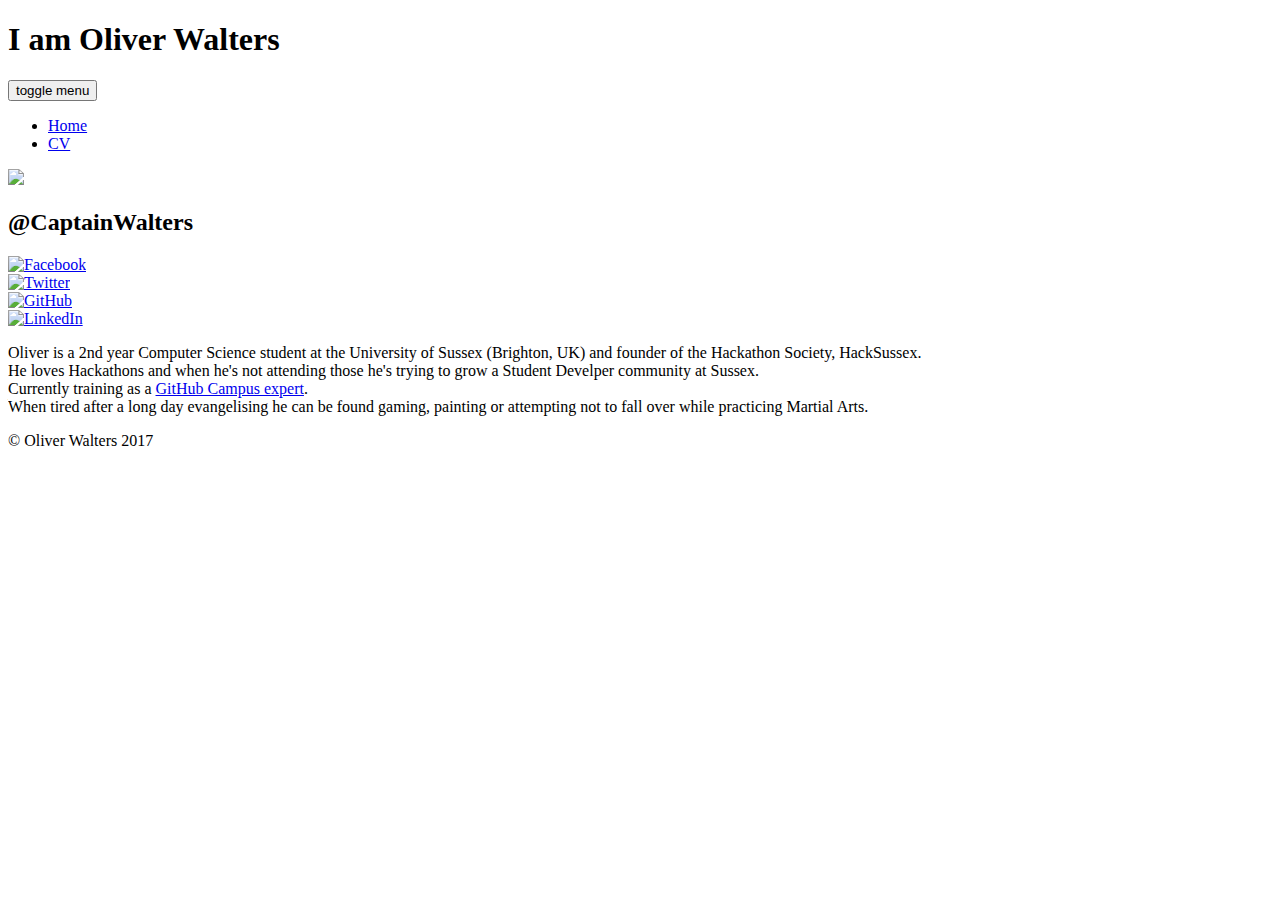
==== commit 1211bef3: "wtf" ====
--- a/index.html
+++ b/index.html
@@ -18,8 +18,8 @@
 			<ul class="navi_options">
 				<li><a href="index.html">Home</a></li>
 				<li><a href="cv.pdf" target="_blank">CV</a></li>
-				<li><a href="portfolio.html">Portfolio</a></li>
-				<li><a href="demos.html">Demos</a></li>
+				<!-- <li><a href="portfolio.html">Portfolio</a></li>
+				<li><a href="demos.html">Demos</a></li> -->
 			</ul>
 		</nav>
 	</div>
@@ -30,21 +30,23 @@
 			<h2>@CaptainWalters</h2>
 			<div class="flex-container">
 				<div class="flex-item">
-					<a href="https://www.facebook.com/CaptainWalters" target="_blank"><img class="icon" src="images\Social_Icons\facebook.png" alt="photography" /></a>
+					<a href="https://www.facebook.com/CaptainWalters" target="_blank"><img class="icon" src="images\Social_Icons\facebook.png" alt="Facebook" /></a>
 				</div>
 				<div class="flex-item">
-					<a href="https://twitter.com/captainwalters" target="_blank"><img class="icon" src="images\Social_Icons\twitter.png" alt="technology" /></a>
+					<a href="https://twitter.com/captainwalters" target="_blank"><img class="icon" src="images\Social_Icons\twitter.png" alt="Twitter" /></a>
 				</div>
 				<div class="flex-item">
-					<a href="https://github.com/CaptainWalters" target="_blank"><img class="icon" src="images\Social_Icons\github.png" alt="technology" /></a>
+					<a href="https://github.com/CaptainWalters" target="_blank"><img class="icon" src="images\Social_Icons\github.png" alt="GitHub" /></a>
 				</div>
 				<div class="flex-item">
-					<a href="https://www.linkedin.com/in/oliver-walters" target="_blank"><img class="icon" src="images\Social_Icons\linkedin.png" alt="technology" /></a>
+					<a href="https://www.linkedin.com/in/oliver-walters" target="_blank"><img class="icon" src="images\Social_Icons\linkedin.png" alt="LinkedIn" /></a>
 				</div>
 			</div>
-			<p>Lorem ipsum dolor sit amet, consectetur adipiscing elit. Vestibulum in turpis nec lorem commodo volutpat non id mauris. Nunc convallis, neque vel pulvinar elementum, nisl dolor sagittis massa, a blandit urna mauris nec enim. Curabitur pulvinar, sem a elementum consequat, massa lectus eleifend metus, nec feugiat tortor enim at ante. Nam volutpat magna vitae velit commodo, vel luctus augue posuere. Pellentesque scelerisque, mauris vitae venenatis interdum, ligula sem ultrices ex, at consectetur orci enim vitae lorem.
-
-
+			<p>
+				Oliver is a 2nd year Computer Science student at the University of Sussex (Brighton, UK) and founder of the Hackathon Society, HackSussex.
+				</br>He loves Hackathons and when he's not attending those he's trying to grow a Student Develper community at Sussex.
+				</br>Currently training as a <a href="https://education.github.com/experts" target="_blank">GitHub Campus expert</a>.
+				</br>When tired after a long day evangelising he can be found gaming, painting or attempting not to fall over while practicing Martial Arts.
 			</p>
 		</div>
 	</div>
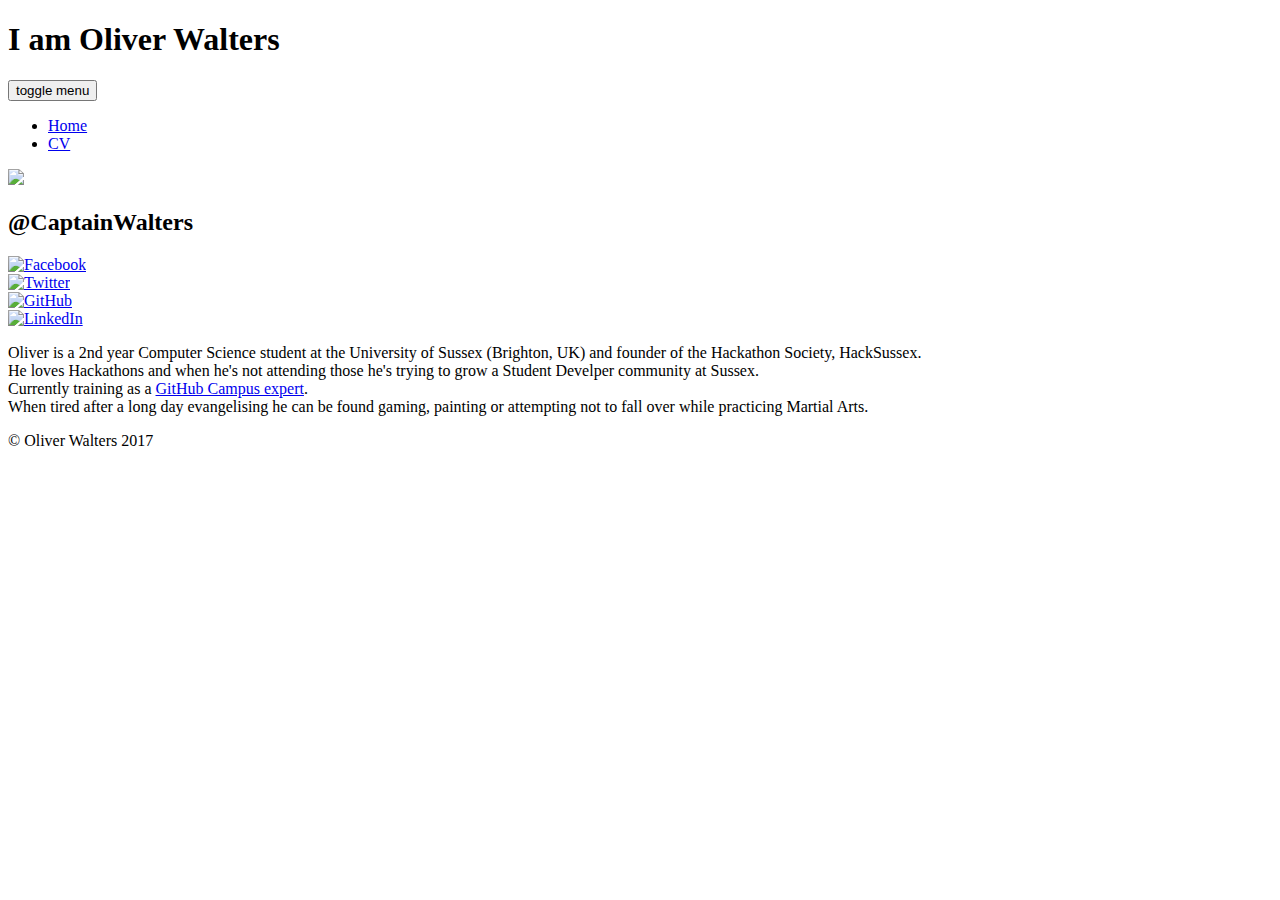
==== commit 8c91b6dd: "minor filename changes" ====
--- a/index.html
+++ b/index.html
@@ -26,20 +26,20 @@
 
 	<div class="main">
 		<div class="index">
-			<img class="selfie" src="images/Captain.jpg">
+			<img class="selfie" src="images/captain.jpg">
 			<h2>@CaptainWalters</h2>
 			<div class="flex-container">
 				<div class="flex-item">
-					<a href="https://www.facebook.com/CaptainWalters" target="_blank"><img class="icon" src="images\Social_Icons\facebook.png" alt="Facebook" /></a>
+					<a href="https://www.facebook.com/CaptainWalters" target="_blank"><img class="icon" src="images\social_icons\facebook.png" alt="Facebook" /></a>
 				</div>
 				<div class="flex-item">
-					<a href="https://twitter.com/captainwalters" target="_blank"><img class="icon" src="images\Social_Icons\twitter.png" alt="Twitter" /></a>
+					<a href="https://twitter.com/captainwalters" target="_blank"><img class="icon" src="images\social_icons\twitter.png" alt="Twitter" /></a>
 				</div>
 				<div class="flex-item">
-					<a href="https://github.com/CaptainWalters" target="_blank"><img class="icon" src="images\Social_Icons\github.png" alt="GitHub" /></a>
+					<a href="https://github.com/CaptainWalters" target="_blank"><img class="icon" src="images\social_icons\github.png" alt="GitHub" /></a>
 				</div>
 				<div class="flex-item">
-					<a href="https://www.linkedin.com/in/oliver-walters" target="_blank"><img class="icon" src="images\Social_Icons\linkedin.png" alt="LinkedIn" /></a>
+					<a href="https://www.linkedin.com/in/oliver-walters" target="_blank"><img class="icon" src="images\social_icons\linkedin.png" alt="LinkedIn" /></a>
 				</div>
 			</div>
 			<p>
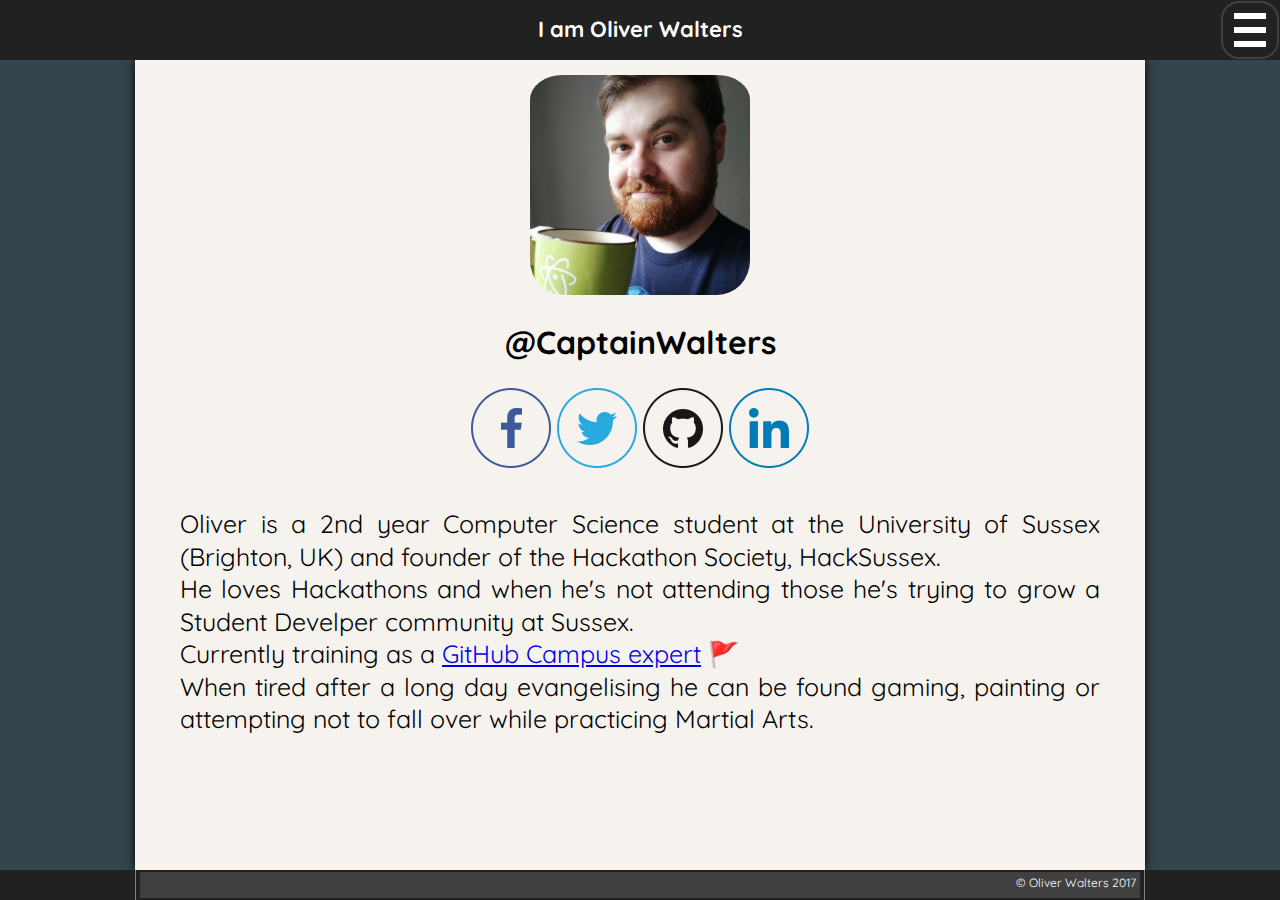
==== commit 20f69bfe: "text changes" ====
--- a/index.html
+++ b/index.html
@@ -17,7 +17,7 @@
 
 			<ul class="navi_options">
 				<li><a href="index.html">Home</a></li>
-				<li><a href="cv.pdf" target="_blank">CV</a></li>
+				<li><a href="oliverwalters-cv.pdf" target="_blank">CV</a></li>
 				<!-- <li><a href="portfolio.html">Portfolio</a></li>
 				<li><a href="demos.html">Demos</a></li> -->
 			</ul>
@@ -45,7 +45,7 @@
 			<p>
 				Oliver is a 2nd year Computer Science student at the University of Sussex (Brighton, UK) and founder of the Hackathon Society, HackSussex.
 				</br>He loves Hackathons and when he's not attending those he's trying to grow a Student Develper community at Sussex.
-				</br>Currently training as a <a href="https://education.github.com/experts" target="_blank">GitHub Campus expert</a>.
+			</br>Currently training as a <a href="https://education.github.com/experts" target="_blank">GitHub Campus expert</a> &#x1F6A9;
 				</br>When tired after a long day evangelising he can be found gaming, painting or attempting not to fall over while practicing Martial Arts.
 			</p>
 		</div>
--- a/css/main.css
+++ b/css/main.css
@@ -0,0 +1 @@
+@import url("https://fonts.googleapis.com/css?family=Quicksand");html{height:100%}body{position:relative;margin:0;padding:0;height:100%;width:100%;background:#35454d;font-family:'Quicksand', Rockwell, 'Courier Bold', Courier, Georgia, Times, 'Times New Roman', serif}body h2{font-size:32px}body p{font-size:20px}body li{font-size:18px}.page-header{position:fixed;text-align:center;height:60px;width:100%;top:0;left:0;padding:0;margin:0;color:white;background:#212121;z-index:10000000}.page-header h1{font-size:22px}.navi{position:fixed;top:0;right:0;height:96px;width:96px;transition:width ease .5s;-webkit-transition-duration:0.3s;-moz-transition-duration:0.3s;-o-transition-duration:0.3s;transition-duration:0.3s}.navi a{color:white;text-decoration:none;border-bottom:1px solid transparent;transition:color ease .35s, border-bottom-color ease .35s}.navi a:hover{color:#F44336;border-bottom-color:#F44336;right:250px}.navi_options{position:fixed;list-style:none;font-family:Verdana, Geneva, sans-serif;margin:0;padding:10px;height:100%;width:100px;background:#212121;top:60px;right:-250px;-webkit-transition-duration:0.3s;-moz-transition-duration:0.3s;-o-transition-duration:0.3s;transition-duration:0.3s}.navi_options li{margin-bottom:25px}.navi:hover .navi_options{right:0}.m-icon{display:block;position:absolute;top:1px;right:1px;overflow:hidden;margin:0;padding:0;width:58px;height:58px;font-size:0;appearance:none;box-shadow:none;cursor:pointer;background:#212121;transition:background 0.3s;border:2px solid #404040;border-radius:18px}.m-icon span{display:block;position:absolute;top:24px;left:11px;right:11px;height:6px;background:white}.m-icon span::before,.m-icon span::after{position:absolute;display:block;left:0;width:100%;height:6px;background-color:#fff;content:"#"}.m-icon span::before{top:-14px}.m-icon span::after{bottom:-14px}.main{position:relative;top:60px;min-height:calc(100% - 100px);margin:auto;padding:5px;background:#F6F2ED;box-shadow:0 0 10px black;max-width:1000px}.main h1,.main h2{text-align:center}.main p{text-align:justify;font-size:25px;margin:0 40px;line-height:130%}.main br{display:block;padding:8px;content:" "}.index .flex-container{display:flex;flex-wrap:wrap;width:auto;height:auto;margin:6px;padding:0 0 30px;align-items:center;justify-content:center}.index .flex-item{margin:0 3px}.selfie{width:220px;height:auto;padding-top:10px;border-radius:15%;overflow:hidden;display:block;margin:auto}.icon{width:auto}.foot{position:relative;bottom:-60px;height:30px;padding:0;margin:0;width:100%;background:#212121}.box{margin:2px auto;padding:0;max-width:1000px;height:26px;background:#404040}.box .f-text{position:absolute;top:0;right:2px;margin-right:4px;padding:5px 2px;max-width:500px;display:block;z-index:1000 !important;color:white;font-size:12px}.lines{position:relative;margin:auto;padding:0;max-width:1008px;border-left:1px solid #808080;border-right:1px solid #808080;overflow:hidden}@media only screen and (max-device-width: 500px){.page-header{height:96px}.page-header h1{font-size:38px}.main{top:96px;min-height:calc(100vh - 128px)}.main p{font-size:25px}.main .flex-item{padding:0 20px}.selfie{width:320px}.icon{width:150%}.navi{height:96px}.navi_options{top:96px}.m-icon{width:94px;height:94px}.m-icon span{display:block;position:absolute;top:40px;left:20px;right:20px;height:10px;background:white}.m-icon span::before,.m-icon span::after{position:absolute;display:block;left:0;width:100%;height:10px;background-color:#fff;content:"#"}.m-icon span::before{top:-20px}.m-icon span::after{bottom:-20px}.foot{height:60px}.box{height:56px}.box .f-text{font-size:30px}}
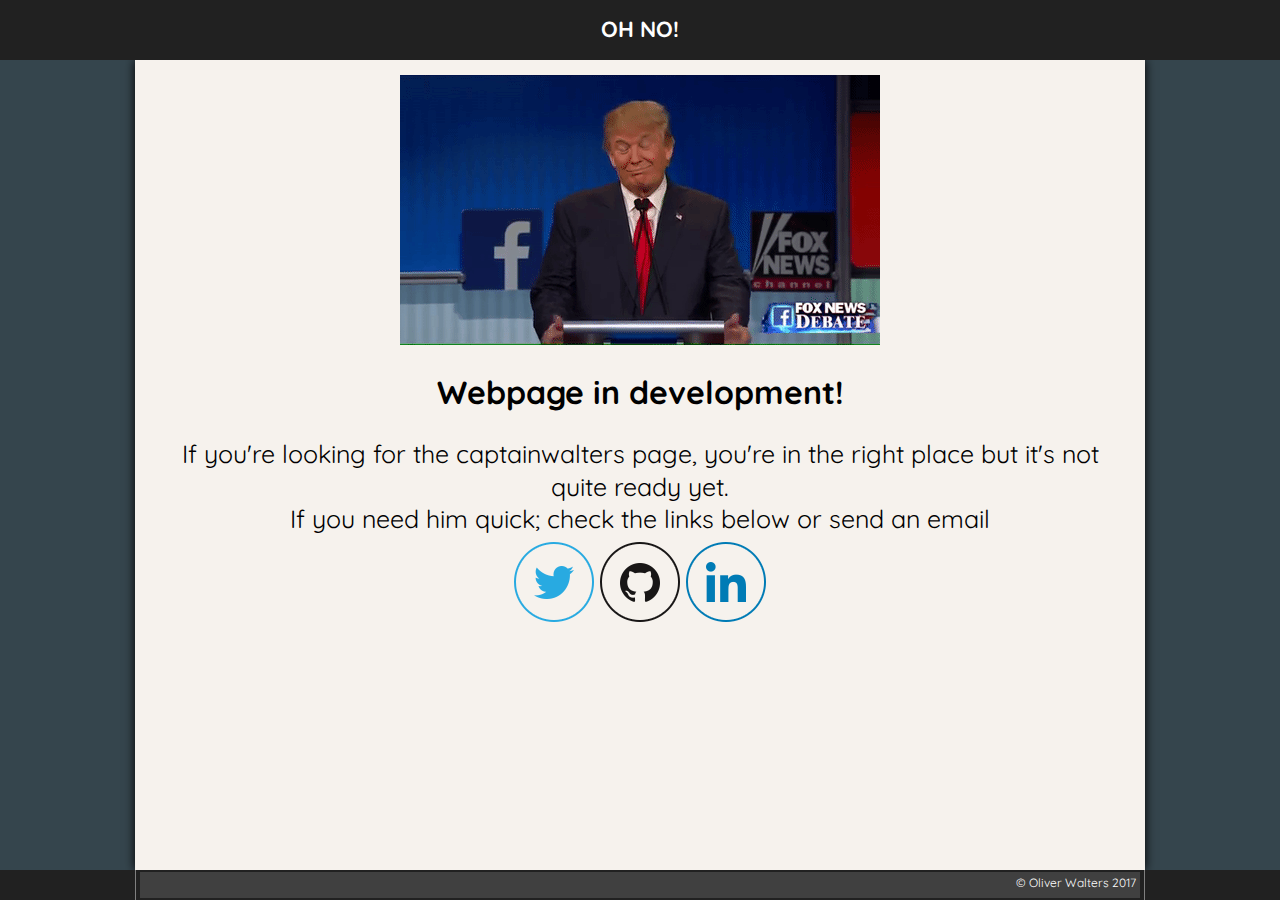
==== commit e68ee680: "changed to under construction page" ====
--- a/index.html
+++ b/index.html
@@ -9,29 +9,19 @@
 
 <body>
 	<div class="page-header">
-		<h1>I am Oliver Walters</h1>
-	<button class="m-icon">
-		<span>toggle menu</span>
-	</button>
-		<nav class="navi">
+		<h1>OH NO!</h1>
 
-			<ul class="navi_options">
-				<li><a href="index.html">Home</a></li>
-				<li><a href="oliverwalters-cv.pdf" target="_blank">CV</a></li>
-				<!-- <li><a href="portfolio.html">Portfolio</a></li>
-				<li><a href="demos.html">Demos</a></li> -->
-			</ul>
-		</nav>
 	</div>
 
 	<div class="main">
 		<div class="index">
-			<img class="selfie" src="images/captain.jpg">
-			<h2>@CaptainWalters</h2>
+			<img class="center" src="images/trump.gif">
+			<h2>Webpage in development!</h2>
+			<p>
+				If you're looking for the captainwalters page, you're in the right place but it's not quite ready yet. <br/>
+				If you need him quick; check the links below or send an email
+			</p>
 			<div class="flex-container">
-				<div class="flex-item">
-					<a href="https://www.facebook.com/CaptainWalters" target="_blank"><img class="icon" src="images\social_icons\facebook.png" alt="Facebook" /></a>
-				</div>
 				<div class="flex-item">
 					<a href="https://twitter.com/captainwalters" target="_blank"><img class="icon" src="images\social_icons\twitter.png" alt="Twitter" /></a>
 				</div>
@@ -42,12 +32,6 @@
 					<a href="https://www.linkedin.com/in/oliver-walters" target="_blank"><img class="icon" src="images\social_icons\linkedin.png" alt="LinkedIn" /></a>
 				</div>
 			</div>
-			<p>
-				Oliver is a 2nd year Computer Science student at the University of Sussex (Brighton, UK) and founder of the Hackathon Society, HackSussex.
-				</br>He loves Hackathons and when he's not attending those he's trying to grow a Student Develper community at Sussex.
-			</br>Currently training as a <a href="https://education.github.com/experts" target="_blank">GitHub Campus expert</a> &#x1F6A9;
-				</br>When tired after a long day evangelising he can be found gaming, painting or attempting not to fall over while practicing Martial Arts.
-			</p>
 		</div>
 	</div>
 
--- a/css/main.css
+++ b/css/main.css
@@ -1 +1 @@
-@import url("https://fonts.googleapis.com/css?family=Quicksand");html{height:100%}body{position:relative;margin:0;padding:0;height:100%;width:100%;background:#35454d;font-family:'Quicksand', Rockwell, 'Courier Bold', Courier, Georgia, Times, 'Times New Roman', serif}body h2{font-size:32px}body p{font-size:20px}body li{font-size:18px}.page-header{position:fixed;text-align:center;height:60px;width:100%;top:0;left:0;padding:0;margin:0;color:white;background:#212121;z-index:10000000}.page-header h1{font-size:22px}.navi{position:fixed;top:0;right:0;height:96px;width:96px;transition:width ease .5s;-webkit-transition-duration:0.3s;-moz-transition-duration:0.3s;-o-transition-duration:0.3s;transition-duration:0.3s}.navi a{color:white;text-decoration:none;border-bottom:1px solid transparent;transition:color ease .35s, border-bottom-color ease .35s}.navi a:hover{color:#F44336;border-bottom-color:#F44336;right:250px}.navi_options{position:fixed;list-style:none;font-family:Verdana, Geneva, sans-serif;margin:0;padding:10px;height:100%;width:100px;background:#212121;top:60px;right:-250px;-webkit-transition-duration:0.3s;-moz-transition-duration:0.3s;-o-transition-duration:0.3s;transition-duration:0.3s}.navi_options li{margin-bottom:25px}.navi:hover .navi_options{right:0}.m-icon{display:block;position:absolute;top:1px;right:1px;overflow:hidden;margin:0;padding:0;width:58px;height:58px;font-size:0;appearance:none;box-shadow:none;cursor:pointer;background:#212121;transition:background 0.3s;border:2px solid #404040;border-radius:18px}.m-icon span{display:block;position:absolute;top:24px;left:11px;right:11px;height:6px;background:white}.m-icon span::before,.m-icon span::after{position:absolute;display:block;left:0;width:100%;height:6px;background-color:#fff;content:"#"}.m-icon span::before{top:-14px}.m-icon span::after{bottom:-14px}.main{position:relative;top:60px;min-height:calc(100% - 100px);margin:auto;padding:5px;background:#F6F2ED;box-shadow:0 0 10px black;max-width:1000px}.main h1,.main h2{text-align:center}.main p{text-align:justify;font-size:25px;margin:0 40px;line-height:130%}.main br{display:block;padding:8px;content:" "}.index .flex-container{display:flex;flex-wrap:wrap;width:auto;height:auto;margin:6px;padding:0 0 30px;align-items:center;justify-content:center}.index .flex-item{margin:0 3px}.selfie{width:220px;height:auto;padding-top:10px;border-radius:15%;overflow:hidden;display:block;margin:auto}.icon{width:auto}.foot{position:relative;bottom:-60px;height:30px;padding:0;margin:0;width:100%;background:#212121}.box{margin:2px auto;padding:0;max-width:1000px;height:26px;background:#404040}.box .f-text{position:absolute;top:0;right:2px;margin-right:4px;padding:5px 2px;max-width:500px;display:block;z-index:1000 !important;color:white;font-size:12px}.lines{position:relative;margin:auto;padding:0;max-width:1008px;border-left:1px solid #808080;border-right:1px solid #808080;overflow:hidden}@media only screen and (max-device-width: 500px){.page-header{height:96px}.page-header h1{font-size:38px}.main{top:96px;min-height:calc(100vh - 128px)}.main p{font-size:25px}.main .flex-item{padding:0 20px}.selfie{width:320px}.icon{width:150%}.navi{height:96px}.navi_options{top:96px}.m-icon{width:94px;height:94px}.m-icon span{display:block;position:absolute;top:40px;left:20px;right:20px;height:10px;background:white}.m-icon span::before,.m-icon span::after{position:absolute;display:block;left:0;width:100%;height:10px;background-color:#fff;content:"#"}.m-icon span::before{top:-20px}.m-icon span::after{bottom:-20px}.foot{height:60px}.box{height:56px}.box .f-text{font-size:30px}}
+@import url("https://fonts.googleapis.com/css?family=Quicksand");html{height:100%}body{position:relative;margin:0;padding:0;height:100%;width:100%;background:#35454d;font-family:'Quicksand', Rockwell, 'Courier Bold', Courier, Georgia, Times, 'Times New Roman', serif}body h2{font-size:32px}body p{font-size:20px}body li{font-size:18px}.page-header{position:fixed;text-align:center;height:60px;width:100%;top:0;left:0;padding:0;margin:0;color:white;background:#212121;z-index:10000000}.page-header h1{font-size:22px}.navi{position:fixed;top:0;right:0;height:96px;width:96px;transition:width ease .5s;-webkit-transition-duration:0.3s;-moz-transition-duration:0.3s;-o-transition-duration:0.3s;transition-duration:0.3s}.navi a{color:white;text-decoration:none;border-bottom:1px solid transparent;transition:color ease .35s, border-bottom-color ease .35s}.navi a:hover{color:#F44336;border-bottom-color:#F44336;right:250px}.navi_options{position:fixed;list-style:none;font-family:Verdana, Geneva, sans-serif;margin:0;padding:10px;height:100%;width:100px;background:#212121;top:60px;right:-250px;-webkit-transition-duration:0.3s;-moz-transition-duration:0.3s;-o-transition-duration:0.3s;transition-duration:0.3s}.navi_options li{margin-bottom:25px}.navi:hover .navi_options{right:0}.m-icon{display:block;position:absolute;top:1px;right:1px;overflow:hidden;margin:0;padding:0;width:58px;height:58px;font-size:0;appearance:none;box-shadow:none;cursor:pointer;background:#212121;transition:background 0.3s;border:2px solid #404040;border-radius:18px}.m-icon span{display:block;position:absolute;top:24px;left:11px;right:11px;height:6px;background:white}.m-icon span::before,.m-icon span::after{position:absolute;display:block;left:0;width:100%;height:6px;background-color:#fff;content:"#"}.m-icon span::before{top:-14px}.m-icon span::after{bottom:-14px}.main{position:relative;top:60px;min-height:calc(100% - 100px);margin:auto;padding:5px;background:#F6F2ED;box-shadow:0 0 10px black;max-width:1000px}.main h1,.main h2{text-align:center}.main p{text-align:center;font-size:25px;margin:0 40px;line-height:130%}.main br{display:block;padding:8px;content:" "}.index .flex-container{display:flex;flex-wrap:wrap;width:auto;height:auto;margin:6px;padding:0 0 30px;align-items:center;justify-content:center}.index .flex-item{margin:0 3px}.selfie{width:220px;height:auto;padding-top:10px;border-radius:15%;overflow:hidden;display:block;margin:auto}.center{width:auto;height:auto;padding-top:10px;overflow:hidden;display:block;margin:auto}.icon{width:auto}.foot{position:relative;bottom:-60px;height:30px;padding:0;margin:0;width:100%;background:#212121}.box{margin:2px auto;padding:0;max-width:1000px;height:26px;background:#404040}.box .f-text{position:absolute;top:0;right:2px;margin-right:4px;padding:5px 2px;max-width:500px;display:block;z-index:1000 !important;color:white;font-size:12px}.lines{position:relative;margin:auto;padding:0;max-width:1008px;border-left:1px solid #808080;border-right:1px solid #808080;overflow:hidden}@media only screen and (max-device-width: 500px){.page-header{height:96px}.page-header h1{font-size:38px}.main{top:96px;min-height:calc(100vh - 128px)}.main p{font-size:25px}.main .flex-item{padding:0 20px}.selfie{width:320px}.icon{width:150%}.navi{height:96px}.navi_options{top:96px}.m-icon{width:94px;height:94px}.m-icon span{display:block;position:absolute;top:40px;left:20px;right:20px;height:10px;background:white}.m-icon span::before,.m-icon span::after{position:absolute;display:block;left:0;width:100%;height:10px;background-color:#fff;content:"#"}.m-icon span::before{top:-20px}.m-icon span::after{bottom:-20px}.foot{height:60px}.box{height:56px}.box .f-text{font-size:30px}}
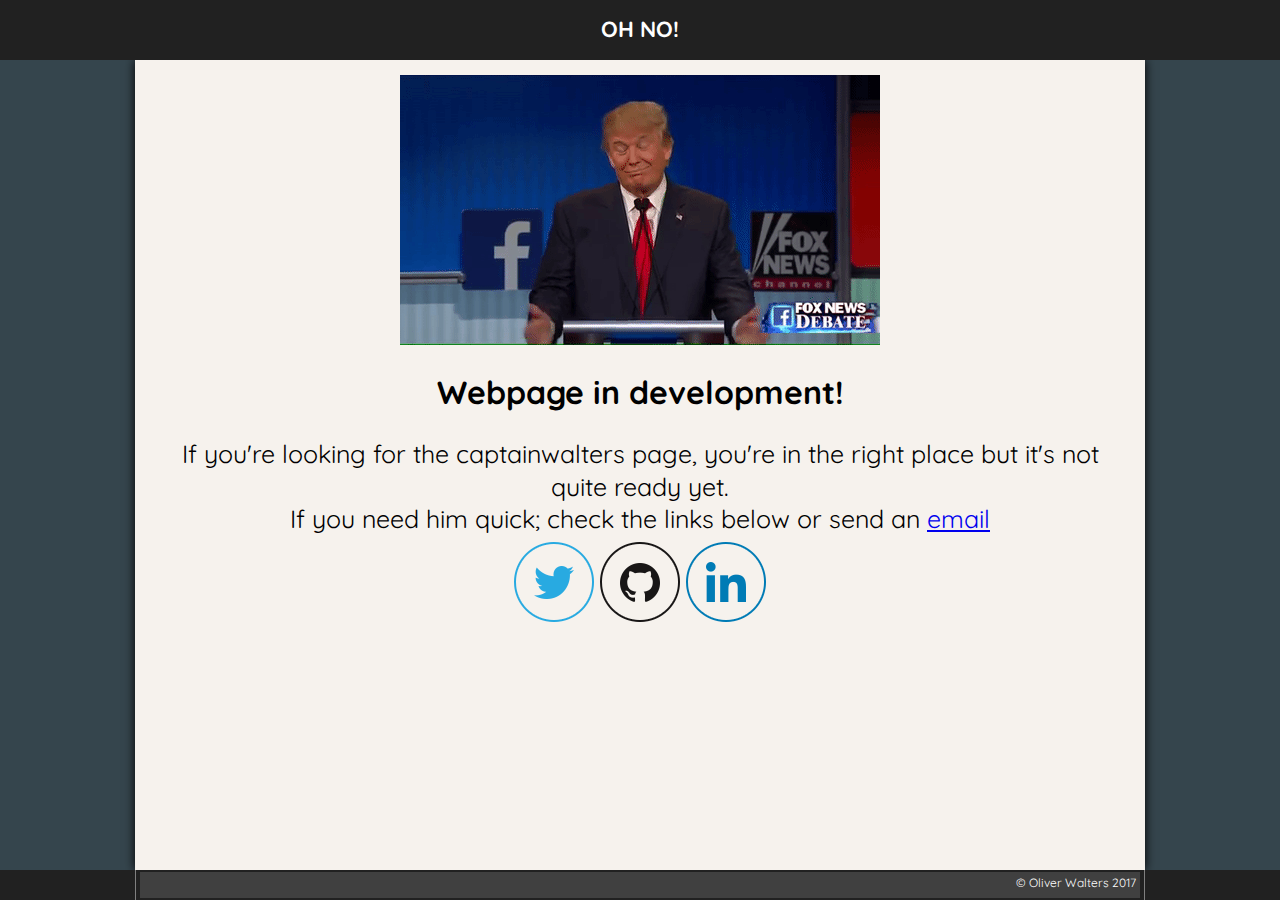
==== commit d18cd242: "forgot email" ====
--- a/index.html
+++ b/index.html
@@ -19,7 +19,7 @@
 			<h2>Webpage in development!</h2>
 			<p>
 				If you're looking for the captainwalters page, you're in the right place but it's not quite ready yet. <br/>
-				If you need him quick; check the links below or send an email
+				If you need him quick; check the links below or send an <a href="mailto:oliver@captainwalters.io">email</a>
 			</p>
 			<div class="flex-container">
 				<div class="flex-item">
